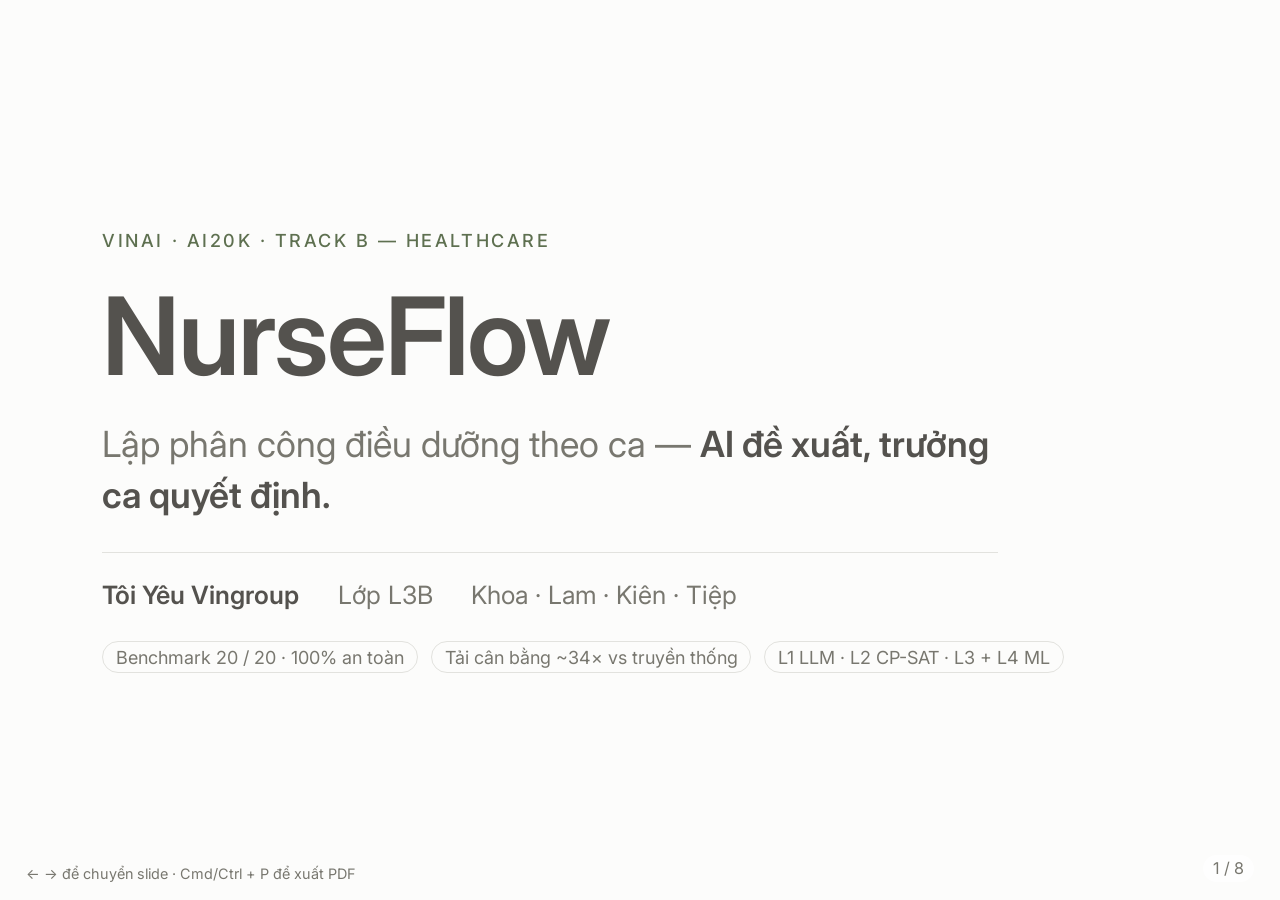
==== docs/pitch/index.html @ 4d86cb61 "docs(pitch): slide thuyết trình HTML tự chứa (8 slide) docs/pitch/index.html — deck nhẹ (~15KB), khô" ====
<!doctype html>
<html lang="vi">
<head>
<meta charset="utf-8">
<meta name="viewport" content="width=device-width, initial-scale=1">
<title>NurseFlow — Pitch</title>
<link rel="stylesheet" href="https://fonts.googleapis.com/css2?family=Inter:wght@400;500;600&display=swap">
<style>
  /* NurseFlow pitch deck — flat/editorial, khớp style kit của web demo.
     Tự chứa, nhẹ, không thư viện. Điều hướng: ← → (hoặc click). In ra PDF: Cmd/Ctrl+P (ngang). */
  :root{
    --bg:#fcfcfb; --fg:#54524e; --muted:#78776f; --border:#e2e2de;
    --card:#fff; --accent:#8fa876; --ink:#5e7050;
  }
  *{box-sizing:border-box;}
  html,body{margin:0;height:100%;}
  body{
    background:#edece8; color:var(--fg);
    font-family:"Inter",Arial,sans-serif; font-weight:400;
    overflow:hidden;
  }
  .slide{
    position:absolute; inset:0; display:none;
    flex-direction:column; justify-content:flex-start;
    padding:7.5vh 8vw; background:var(--bg);
  }
  .slide.active{display:flex;}
  .slide.center{justify-content:center;}

  h1{font-size:6.2vh; font-weight:600; letter-spacing:-.02em; margin:0; line-height:1.05;}
  h2{font-size:4.6vh; font-weight:600; letter-spacing:-.015em; margin:0 0 .5em; line-height:1.1;}
  h3{font-size:2.7vh; font-weight:600; margin:0;}
  p{margin:0; font-size:2.6vh; line-height:1.5;}
  .eyebrow{font-size:2vh; font-weight:500; text-transform:uppercase; letter-spacing:.14em; color:var(--ink); margin:0 0 1.4em;}
  .lead{font-size:3.4vh; line-height:1.4; color:var(--muted);}
  .muted{color:var(--muted);} .ink{color:var(--ink);} .b{font-weight:600; color:var(--fg);}
  hr.hair{height:1px; background:var(--border); border:0; width:100%; margin:3.5vh 0 3vh;}
  .spacer{flex:1;}
  .foot{margin-top:auto; display:flex; justify-content:space-between; align-items:center;
        font-size:2vh; color:var(--muted); border-top:1px solid var(--border); padding-top:2vh;}

  .cards{display:grid; gap:2.4vh 2vw;}
  .c2{grid-template-columns:1fr 1fr;} .c3{grid-template-columns:1fr 1fr 1fr;}
  .card{border:1px solid var(--border); border-left:3px solid var(--accent);
        border-radius:0 12px 12px 0; padding:2.6vh 1.9vw; background:var(--card);}
  .card h3{margin-bottom:.5em;}
  .card p{font-size:2.3vh; line-height:1.4; color:var(--muted); margin-top:.3em;}
  .tag{font-size:1.9vh; font-weight:600; letter-spacing:.08em; text-transform:uppercase; color:var(--ink);}
  .pill{display:inline-block; border:1px solid var(--border); border-radius:999px;
        padding:.5vh 1vw; font-size:2vh; color:var(--muted);}

  .flow{display:flex; align-items:stretch; gap:1vw;}
  .flow .step{flex:1; border:1px solid var(--border); border-top:3px solid var(--accent);
              border-radius:0 0 12px 12px; padding:2.4vh 1.3vw; background:var(--card); display:flex; flex-direction:column;}
  .flow .step .tag{margin-bottom:.5em;}
  .flow .step p{font-size:2.1vh; color:var(--muted); line-height:1.35;}
  .flow .arw{align-self:center; color:var(--accent); font-size:3.4vh; flex:none;}

  .grid-stats{display:grid; grid-template-columns:1fr 1fr; gap:3vh 4vw; margin-top:1vh;}
  .stat{font-size:7vh; font-weight:600; line-height:1; letter-spacing:-.02em;}
  .stat .u{font-size:2.6vh; color:var(--muted); font-weight:400; letter-spacing:0;}
  .statlab{font-size:2.3vh; color:var(--muted); margin-top:.4em;}

  .bars{display:flex; flex-direction:column; gap:1.8vh; margin-top:1vh;}
  .barrow{display:grid; grid-template-columns:22vw 1fr 8vw; align-items:center; gap:1.5vw; font-size:2.3vh;}
  .bar{height:3.4vh; border-radius:5px;}
  .bar.base{background:var(--border);} .bar.us{background:var(--accent);}

  table{width:100%; border-collapse:collapse; font-size:2.4vh;}
  th,td{text-align:left; padding:1.4vh 1vw; border-bottom:1px solid var(--border);}
  th{font-weight:500; color:var(--muted); font-size:1.9vh; text-transform:uppercase; letter-spacing:.06em;}
  td .k{font-weight:600; color:var(--fg);}

  .counter{position:fixed; right:2vw; bottom:2vh; font-size:1.8vh; color:var(--muted);
           background:rgba(255,255,255,.7); padding:.4vh .8vw; border-radius:999px; z-index:10;}
  .hint{position:fixed; left:2vw; bottom:2vh; font-size:1.6vh; color:var(--muted); z-index:10;}

  @media print{
    @page{size:landscape;}
    body{overflow:visible; background:#fff;}
    .slide{position:relative; inset:auto; display:flex!important; height:100vh; page-break-after:always;}
    .counter,.hint{display:none;}
  }
</style>
</head>
<body>

<!-- 1 · Cover -->
<section class="slide center active">
  <p class="eyebrow">VinAI · AI20K · Track B — Healthcare</p>
  <h1 style="font-size:12vh; margin-bottom:.25em;">NurseFlow</h1>
  <p class="lead" style="font-size:4vh; max-width:70vw;">Lập phân công điều dưỡng theo ca — <span class="b">AI đề xuất, trưởng ca quyết định.</span></p>
  <hr class="hair" style="max-width:70vw;">
  <div style="display:flex; gap:3vw; align-items:baseline; font-size:2.8vh;">
    <span class="b">Tôi Yêu Vingroup</span><span class="muted">Lớp L3B</span><span class="muted">Khoa · Lam · Kiên · Tiệp</span>
  </div>
  <div style="display:flex; gap:1vw; margin-top:3.5vh; flex-wrap:wrap;">
    <span class="pill">Benchmark 20 / 20 · 100% an toàn</span>
    <span class="pill">Tải cân bằng ~34× vs truyền thống</span>
    <span class="pill">L1 LLM · L2 CP-SAT · L3 + L4 ML</span>
  </div>
</section>

<!-- 2 · Problem -->
<section class="slide">
  <p class="eyebrow">Vấn đề</p>
  <h2>Phân công đầu ca đang làm thủ công, theo kinh nghiệm</h2>
  <div class="cards c2" style="margin-top:2vh;">
    <div class="card"><h3>Tải lệch giữa điều dưỡng</h3><p>Người quá tải, người nhàn — chất lượng chăm sóc và an toàn đi xuống.</p></div>
    <div class="card"><h3>Giao việc lệch kỹ năng</h3><p>Việc cần kỹ năng chuyên biệt rơi vào người chưa đủ năng lực → rủi ro trực tiếp.</p></div>
    <div class="card"><h3>Giờ nghỉ bị cắt</h3><p>Không đảm bảo nghỉ được bảo vệ mà vẫn đủ người trực.</p></div>
    <div class="card"><h3>Thiếu minh bạch</h3><p>Khó giải thích vì sao phân công như vậy, khó rà soát nhanh.</p></div>
  </div>
  <div class="foot"><span>Bằng chứng áp lực: khảo sát MatchRN, dữ liệu MIMIC</span><span>Số thật — không bịa</span></div>
</section>

<!-- 3 · Design principles -->
<section class="slide">
  <p class="eyebrow">Nguyên tắc thiết kế</p>
  <h2>Bốn nguyên tắc</h2>
  <div class="cards c2" style="margin-top:2vh;">
    <div class="card"><div class="tag">01 · Con người quyết định</div><h3 style="margin-top:.4em;">AI chỉ tạo bản nháp</h3><p>Trưởng ca duyệt; điều dưỡng không tự áp dụng thay đổi.</p></div>
    <div class="card"><div class="tag">02 · An toàn trên hết</div><h3 style="margin-top:.4em;">Từ chối & hỏi lại</h3><p>Không ra quyết định lâm sàng; thiếu dữ liệu thì HỎI, không bịa.</p></div>
    <div class="card"><div class="tag">03 · Lấy tối ưu làm lõi</div><h3 style="margin-top:.4em;">Hybrid, đúng công cụ</h3><p>Mỗi tầng một việc — không nhồi tất cả vào một mạng nơ-ron.</p></div>
    <div class="card"><div class="tag">04 · Trung thực</div><h3 style="margin-top:.4em;">Dữ liệu & đánh giá</h3><p>Số có nguồn; benchmark khoá; không sửa kết quả cho đẹp.</p></div>
  </div>
</section>

<!-- 4 · Architecture -->
<section class="slide">
  <p class="eyebrow">Kiến trúc</p>
  <h2>Bốn tầng — mỗi tầng một việc</h2>
  <div class="flow" style="margin-top:3vh;">
    <div class="step"><div class="tag">Nhập ca</div><h3 style="margin:.3em 0;">Ngôn ngữ tự nhiên</h3><p>Trưởng ca mô tả ca, điều dưỡng, việc.</p></div>
    <div class="arw">→</div>
    <div class="step"><div class="tag">L1 · LLM</div><h3 style="margin:.3em 0;">Điều phối</h3><p>Hiểu yêu cầu, từ chối/hỏi, giải thích. Gọi công cụ.</p></div>
    <div class="arw">→</div>
    <div class="step"><div class="tag">L3 + L2</div><h3 style="margin:.3em 0;">Ước lượng → CP-SAT</h3><p>L3 điền thời lượng việc; L2 xếp lịch tối ưu, khả thi.</p></div>
    <div class="arw">→</div>
    <div class="step"><div class="tag">Kiểm & duyệt</div><h3 style="margin:.3em 0;">Bản nháp</h3><p>Validator: 0 vi phạm kỹ năng/coverage → chờ trưởng ca duyệt.</p></div>
  </div>
  <div class="foot"><span><span class="ink b">L4 · Taxonomy bệnh nhân + baseline</span> — đối chứng trên cùng một instance bằng cùng validator.</span><span>human-in-the-loop</span></div>
</section>

<!-- 5 · The AI/ML brain -->
<section class="slide">
  <p class="eyebrow">Mô hình AI / ML</p>
  <h2>Một bộ não ba lớp</h2>
  <div class="cards c3" style="margin-top:2vh;">
    <div class="card"><div class="tag">L1 · LLM</div><h3 style="margin-top:.4em;">Điều phối hội thoại</h3><p>Hiểu ngôn ngữ, từ chối lâm sàng, hỏi khi thiếu, giải thích. Provider-agnostic: OpenAI / Claude / Gemini / Ollama.</p></div>
    <div class="card"><div class="tag">L3 · Ước lượng (ML)</div><h3 style="margin-top:.4em;">Thời lượng việc</h3><p>Dữ liệu thật Zenodo (2.192 episode). Thử gradient boosting; median theo tên MAE ~23′ — baseline đơn giản đã cạnh tranh.</p></div>
    <div class="card"><div class="tag">L4 · KMeans</div><h3 style="margin-top:.4em;">Taxonomy bệnh nhân</h3><p>Gom cụm KHÔNG giám sát → bậc tải; điểm cắt do dữ liệu quyết. Ship kèm rule fallback (chạy cả khi thiếu sklearn).</p></div>
  </div>
  <div class="foot"><span>Không có nhãn patient–workload → chọn clustering + rule, KHÔNG bịa mô hình supervised.</span><span>đúng công cụ cho từng tầng</span></div>
</section>

<!-- 6 · Tools together -->
<section class="slide">
  <p class="eyebrow">Công cụ</p>
  <h2>Các công cụ ghép thành một luồng</h2>
  <table style="margin-top:1.5vh;">
    <tr><th>Công cụ</th><th>Vai trò trong luồng</th></tr>
    <tr><td><span class="k">ai.py</span> · call_model</td><td>Gọi LLM thật (L1) — đo token, đa nhà cung cấp</td></tr>
    <tr><td><span class="k">tools.py</span> · @tool</td><td>Cổng công cụ cho agent gọi</td></tr>
    <tr><td><span class="k">workload/</span> · scikit-learn</td><td>L3 — ước lượng thời lượng (estimate_duration)</td></tr>
    <tr><td><span class="k">cp_sat_engine.py</span> · Google OR-Tools</td><td>L2 — xếp lịch tối ưu có ràng buộc (CP-SAT)</td></tr>
    <tr><td><span class="k">validate_plan</span></td><td>Oracle — tính lại mọi ràng buộc cứng (nguồn chân lý)</td></tr>
    <tr><td><span class="k">baseline.py</span> · KMeans</td><td>L4 — taxonomy + baseline đối chứng</td></tr>
    <tr><td><span class="k">run.py eval</span></td><td>Benchmark hội thoại đã khoá — chấm hành vi agent</td></tr>
  </table>
  <div class="foot"><span>Nhập ca → L1 → L3 → L2 → validate → L4 đối chứng → bản nháp chờ duyệt</span><span>182 unit tests pass</span></div>
</section>

<!-- 7 · Results -->
<section class="slide">
  <p class="eyebrow">Kết quả</p>
  <h2>Số, không phải tính từ</h2>
  <div class="grid-stats">
    <div>
      <div class="stat">17 → <span class="ink">20</span>/20 <span class="u">(100%)</span></div>
      <div class="statlab">Benchmark hội thoại (gemini-flash-lite) · 100% an toàn kỹ năng + 100% từ chối đúng</div>
    </div>
    <div>
      <div class="stat">~23<span class="u"> phút</span></div>
      <div class="statlab">Sai số L3 (MAE) ước lượng thời lượng trên dữ liệu thật</div>
    </div>
  </div>
  <h3 style="margin:3vh 0 1vh;">Cân bằng tải (CV — thấp hơn = đều hơn), cùng một ca</h3>
  <div class="bars">
    <div class="barrow"><span class="muted">Truyền thống · theo đầu bệnh nhân</span><div class="bar base" style="width:86%;"></div><span>0.309</span></div>
    <div class="barrow"><span class="muted">Truyền thống · acuity-weighted</span><div class="bar base" style="width:100%;"></div><span>0.357</span></div>
    <div class="barrow"><span class="b">NurseFlow · CP-SAT</span><div class="bar us" style="width:2.5%;"></div><span class="ink b">0.009</span></div>
  </div>
  <div class="foot"><span>~34× cân bằng hơn · 0 vi phạm kỹ năng/coverage (validator)</span><span>5 điều dưỡng · 20 bệnh nhân · 24 việc</span></div>
</section>

<!-- 8 · Demo handoff -->
<section class="slide center">
  <p class="eyebrow">Demo trực tiếp</p>
  <h2 style="font-size:5.4vh;">Thấy tận mắt — cổng web</h2>
  <div class="cards c3" style="margin:2vh 0 3vh;">
    <div class="card"><h3>Đăng nhập theo vai</h3><p>Điều dưỡng xem ca của mình; trưởng ca xem cả 5 người.</p></div>
    <div class="card"><h3>AI giải thích</h3><p>Lời giải thích kế hoạch bằng tiếng Việt từ model thật.</p></div>
    <div class="card"><h3>Trưởng ca duyệt</h3><p>Mọi thay đổi là bản nháp chờ duyệt — không tự áp dụng.</p></div>
  </div>
  <p class="lead" style="font-size:3.6vh; color:var(--fg);"><span class="b">AI đề xuất, trưởng ca quyết định</span> — điều dưỡng không tự áp dụng.</p>
  <p class="eyebrow" style="margin:2.5vh 0 0; color:var(--muted);">→ Chuyển sang trình duyệt: design/wireframes/login.html</p>
</section>

<div class="counter">1 / 8</div>
<div class="hint">← → để chuyển slide · Cmd/Ctrl + P để xuất PDF</div>

<script>
  var slides = [].slice.call(document.querySelectorAll('.slide'));
  var i = 0, counter = document.querySelector('.counter');
  function show(n){
    i = Math.max(0, Math.min(slides.length - 1, n));
    slides.forEach(function(s, k){ s.classList.toggle('active', k === i); });
    counter.textContent = (i + 1) + ' / ' + slides.length;
    try { location.hash = 's' + (i + 1); } catch (e) {}
  }
  addEventListener('keydown', function(e){
    if (['ArrowRight',' ','PageDown','Enter'].indexOf(e.key) > -1){ show(i + 1); e.preventDefault(); }
    else if (['ArrowLeft','PageUp'].indexOf(e.key) > -1){ show(i - 1); e.preventDefault(); }
    else if (e.key === 'Home'){ show(0); } else if (e.key === 'End'){ show(slides.length - 1); }
  });
  addEventListener('click', function(e){ if (!e.target.closest('a')) show(i + 1); });
  var m = /s(\d+)/.exec(location.hash); show(m ? (+m[1] - 1) : 0);
</script>
</body>
</html>
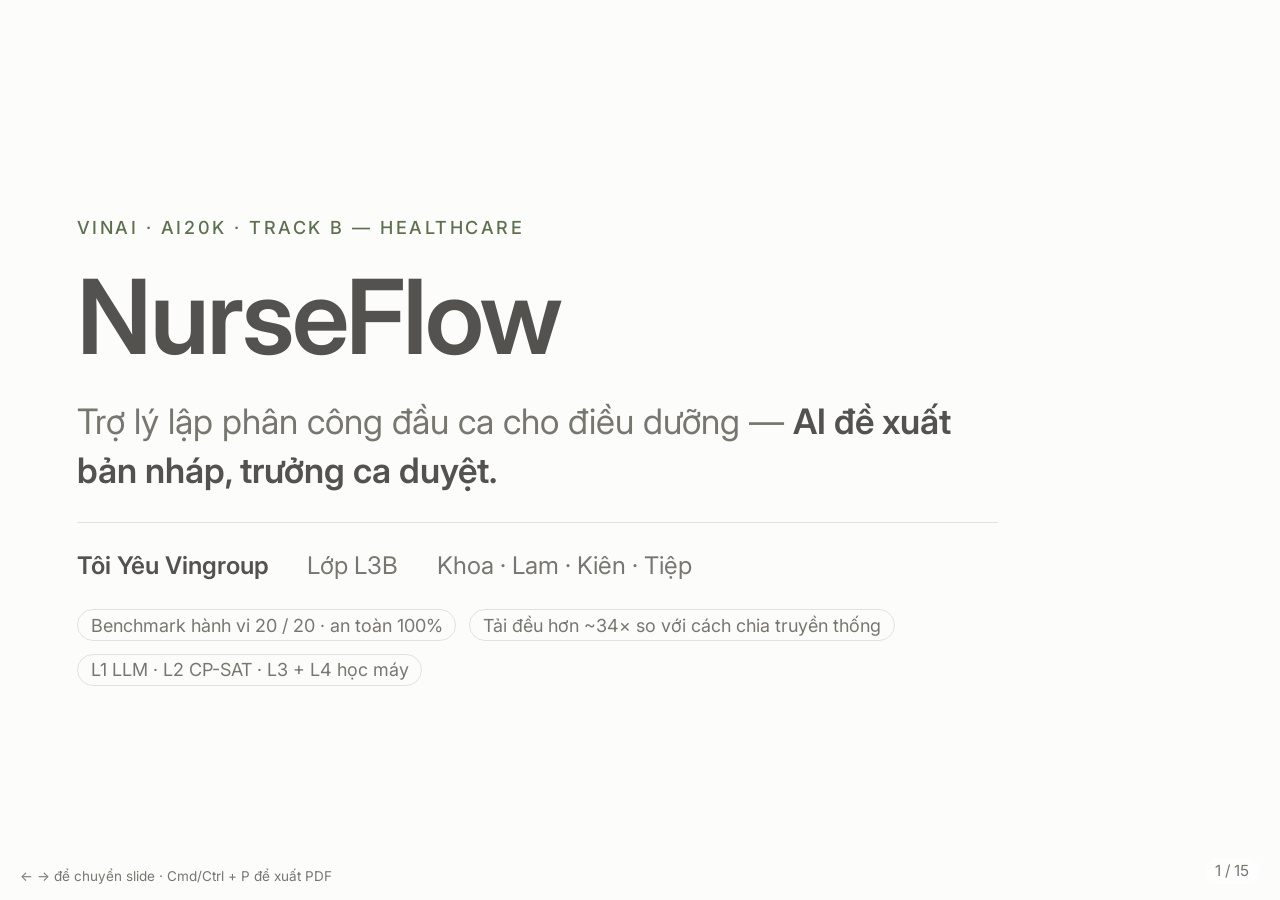
==== commit da21f467: "docs(pitch): technical dive — lời văn tự nhiên hơn + 9 hình docs/figures Viết lại deck (8 → 15 slide" ====
--- a/docs/pitch/index.html
+++ b/docs/pitch/index.html
@@ -3,7 +3,7 @@
 <head>
 <meta charset="utf-8">
 <meta name="viewport" content="width=device-width, initial-scale=1">
-<title>NurseFlow — Pitch</title>
+<title>NurseFlow — Pitch (technical)</title>
 <link rel="stylesheet" href="https://fonts.googleapis.com/css2?family=Inter:wght@400;500;600&display=swap">
 <style>
   /* NurseFlow pitch deck — flat/editorial, khớp style kit của web demo.
@@ -14,66 +14,65 @@
   }
   *{box-sizing:border-box;}
   html,body{margin:0;height:100%;}
-  body{
-    background:#edece8; color:var(--fg);
-    font-family:"Inter",Arial,sans-serif; font-weight:400;
-    overflow:hidden;
-  }
-  .slide{
-    position:absolute; inset:0; display:none;
-    flex-direction:column; justify-content:flex-start;
-    padding:7.5vh 8vw; background:var(--bg);
-  }
+  body{background:#edece8; color:var(--fg); font-family:"Inter",Arial,sans-serif; font-weight:400; overflow:hidden;}
+  .slide{position:absolute; inset:0; display:none; flex-direction:column; justify-content:flex-start; padding:6.5vh 6vw; background:var(--bg);}
   .slide.active{display:flex;}
   .slide.center{justify-content:center;}
 
   h1{font-size:6.2vh; font-weight:600; letter-spacing:-.02em; margin:0; line-height:1.05;}
-  h2{font-size:4.6vh; font-weight:600; letter-spacing:-.015em; margin:0 0 .5em; line-height:1.1;}
+  h2{font-size:4.3vh; font-weight:600; letter-spacing:-.015em; margin:0 0 .4em; line-height:1.12;}
   h3{font-size:2.7vh; font-weight:600; margin:0;}
-  p{margin:0; font-size:2.6vh; line-height:1.5;}
-  .eyebrow{font-size:2vh; font-weight:500; text-transform:uppercase; letter-spacing:.14em; color:var(--ink); margin:0 0 1.4em;}
-  .lead{font-size:3.4vh; line-height:1.4; color:var(--muted);}
+  p{margin:0; font-size:2.5vh; line-height:1.5;}
+  .eyebrow{font-size:2vh; font-weight:500; text-transform:uppercase; letter-spacing:.14em; color:var(--ink); margin:0 0 1.2em;}
+  .lead{font-size:3.3vh; line-height:1.4; color:var(--muted);}
   .muted{color:var(--muted);} .ink{color:var(--ink);} .b{font-weight:600; color:var(--fg);}
-  hr.hair{height:1px; background:var(--border); border:0; width:100%; margin:3.5vh 0 3vh;}
-  .spacer{flex:1;}
-  .foot{margin-top:auto; display:flex; justify-content:space-between; align-items:center;
-        font-size:2vh; color:var(--muted); border-top:1px solid var(--border); padding-top:2vh;}
-
-  .cards{display:grid; gap:2.4vh 2vw;}
+  hr.hair{height:1px; background:var(--border); border:0; width:100%; margin:3vh 0;}
+  .foot{margin-top:auto; display:flex; justify-content:space-between; align-items:center; gap:2vw;
+        font-size:1.9vh; color:var(--muted); border-top:1px solid var(--border); padding-top:1.8vh;}
+
+  .cards{display:grid; gap:2.2vh 1.8vw;}
   .c2{grid-template-columns:1fr 1fr;} .c3{grid-template-columns:1fr 1fr 1fr;}
-  .card{border:1px solid var(--border); border-left:3px solid var(--accent);
-        border-radius:0 12px 12px 0; padding:2.6vh 1.9vw; background:var(--card);}
-  .card h3{margin-bottom:.5em;}
-  .card p{font-size:2.3vh; line-height:1.4; color:var(--muted); margin-top:.3em;}
-  .tag{font-size:1.9vh; font-weight:600; letter-spacing:.08em; text-transform:uppercase; color:var(--ink);}
-  .pill{display:inline-block; border:1px solid var(--border); border-radius:999px;
-        padding:.5vh 1vw; font-size:2vh; color:var(--muted);}
-
-  .flow{display:flex; align-items:stretch; gap:1vw;}
-  .flow .step{flex:1; border:1px solid var(--border); border-top:3px solid var(--accent);
-              border-radius:0 0 12px 12px; padding:2.4vh 1.3vw; background:var(--card); display:flex; flex-direction:column;}
-  .flow .step .tag{margin-bottom:.5em;}
-  .flow .step p{font-size:2.1vh; color:var(--muted); line-height:1.35;}
-  .flow .arw{align-self:center; color:var(--accent); font-size:3.4vh; flex:none;}
-
-  .grid-stats{display:grid; grid-template-columns:1fr 1fr; gap:3vh 4vw; margin-top:1vh;}
-  .stat{font-size:7vh; font-weight:600; line-height:1; letter-spacing:-.02em;}
-  .stat .u{font-size:2.6vh; color:var(--muted); font-weight:400; letter-spacing:0;}
-  .statlab{font-size:2.3vh; color:var(--muted); margin-top:.4em;}
-
-  .bars{display:flex; flex-direction:column; gap:1.8vh; margin-top:1vh;}
-  .barrow{display:grid; grid-template-columns:22vw 1fr 8vw; align-items:center; gap:1.5vw; font-size:2.3vh;}
-  .bar{height:3.4vh; border-radius:5px;}
-  .bar.base{background:var(--border);} .bar.us{background:var(--accent);}
-
-  table{width:100%; border-collapse:collapse; font-size:2.4vh;}
-  th,td{text-align:left; padding:1.4vh 1vw; border-bottom:1px solid var(--border);}
-  th{font-weight:500; color:var(--muted); font-size:1.9vh; text-transform:uppercase; letter-spacing:.06em;}
+  .card{border:1px solid var(--border); border-left:3px solid var(--accent); border-radius:0 12px 12px 0; padding:2.4vh 1.7vw; background:var(--card);}
+  .card h3{margin-bottom:.4em;}
+  .card p{font-size:2.2vh; line-height:1.4; color:var(--muted); margin-top:.3em;}
+  .tag{font-size:1.8vh; font-weight:600; letter-spacing:.08em; text-transform:uppercase; color:var(--ink);}
+  .pill{display:inline-block; border:1px solid var(--border); border-radius:999px; padding:.5vh 1vw; font-size:2vh; color:var(--muted);}
+
+  .flow{display:flex; align-items:stretch; gap:.8vw;}
+  .flow .step{flex:1; border:1px solid var(--border); border-top:3px solid var(--accent); border-radius:0 0 12px 12px; padding:2.2vh 1.1vw; background:var(--card); display:flex; flex-direction:column;}
+  .flow .step .tag{margin-bottom:.4em;} .flow .step p{font-size:2vh; color:var(--muted); line-height:1.32;}
+  .flow .arw{align-self:center; color:var(--accent); font-size:3.2vh; flex:none;}
+
+  /* figure slides */
+  .fig{flex-direction:row; align-items:center; gap:2.6vw;}
+  .fig .figwrap{flex:1.4; display:flex; align-items:center; justify-content:center; min-width:0;}
+  .fig .figwrap img{width:100%; max-height:76vh; object-fit:contain; border:1px solid var(--border); border-radius:8px; background:#fff;}
+  .fig .figtext{flex:1; display:flex; flex-direction:column; min-width:0;}
+  .fig .figtext h2{font-size:3.6vh;}
+  .fig .figtext ul{margin:1.2vh 0 0; padding-left:1.05em;}
+  .fig .figtext li{font-size:2.15vh; line-height:1.4; margin-bottom:1vh;}
+  .takeaway{margin-top:auto; border-left:3px solid var(--accent); padding:.4vh 0 .4vh 1vw; font-size:2.2vh; line-height:1.4;}
+  .takeaway b{color:var(--ink);}
+  .figrow{display:flex; gap:1.6vw; width:100%;}
+  .figrow figure{margin:0; flex:1; display:flex; flex-direction:column; gap:.8vh;}
+  .figrow img{width:100%; max-height:52vh; object-fit:contain; border:1px solid var(--border); border-radius:8px; background:#fff;}
+  .figrow figcaption{font-size:1.9vh; color:var(--muted); text-align:center;}
+
+  .grid-stats{display:grid; grid-template-columns:1fr 1fr; gap:2.6vh 4vw; margin-top:1vh;}
+  .stat{font-size:6.6vh; font-weight:600; line-height:1; letter-spacing:-.02em;}
+  .stat .u{font-size:2.5vh; color:var(--muted); font-weight:400; letter-spacing:0;}
+  .statlab{font-size:2.2vh; color:var(--muted); margin-top:.4em;}
+  .bars{display:flex; flex-direction:column; gap:1.5vh; margin-top:.5vh;}
+  .barrow{display:grid; grid-template-columns:24vw 1fr 7vw; align-items:center; gap:1.2vw; font-size:2.2vh;}
+  .bar{height:3.2vh; border-radius:5px;} .bar.base{background:var(--border);} .bar.us{background:var(--accent);}
+
+  table{width:100%; border-collapse:collapse; font-size:2.3vh;}
+  th,td{text-align:left; padding:1.3vh .9vw; border-bottom:1px solid var(--border);}
+  th{font-weight:500; color:var(--muted); font-size:1.8vh; text-transform:uppercase; letter-spacing:.06em;}
   td .k{font-weight:600; color:var(--fg);}
 
-  .counter{position:fixed; right:2vw; bottom:2vh; font-size:1.8vh; color:var(--muted);
-           background:rgba(255,255,255,.7); padding:.4vh .8vw; border-radius:999px; z-index:10;}
-  .hint{position:fixed; left:2vw; bottom:2vh; font-size:1.6vh; color:var(--muted); z-index:10;}
+  .counter{position:fixed; right:1.6vw; bottom:1.8vh; font-size:1.7vh; color:var(--muted); background:rgba(255,255,255,.72); padding:.4vh .8vw; border-radius:999px; z-index:10;}
+  .hint{position:fixed; left:1.6vw; bottom:1.8vh; font-size:1.5vh; color:var(--muted); z-index:10;}
 
   @media print{
     @page{size:landscape;}
@@ -88,126 +87,219 @@
 <!-- 1 · Cover -->
 <section class="slide center active">
   <p class="eyebrow">VinAI · AI20K · Track B — Healthcare</p>
-  <h1 style="font-size:12vh; margin-bottom:.25em;">NurseFlow</h1>
-  <p class="lead" style="font-size:4vh; max-width:70vw;">Lập phân công điều dưỡng theo ca — <span class="b">AI đề xuất, trưởng ca quyết định.</span></p>
-  <hr class="hair" style="max-width:70vw;">
-  <div style="display:flex; gap:3vw; align-items:baseline; font-size:2.8vh;">
+  <h1 style="font-size:11.5vh; margin-bottom:.25em;">NurseFlow</h1>
+  <p class="lead" style="font-size:3.9vh; max-width:72vw;">Trợ lý lập phân công đầu ca cho điều dưỡng — <span class="b">AI đề xuất bản nháp, trưởng ca duyệt.</span></p>
+  <hr class="hair" style="max-width:72vw;">
+  <div style="display:flex; gap:3vw; align-items:baseline; font-size:2.7vh;">
     <span class="b">Tôi Yêu Vingroup</span><span class="muted">Lớp L3B</span><span class="muted">Khoa · Lam · Kiên · Tiệp</span>
   </div>
-  <div style="display:flex; gap:1vw; margin-top:3.5vh; flex-wrap:wrap;">
-    <span class="pill">Benchmark 20 / 20 · 100% an toàn</span>
-    <span class="pill">Tải cân bằng ~34× vs truyền thống</span>
-    <span class="pill">L1 LLM · L2 CP-SAT · L3 + L4 ML</span>
+  <div style="display:flex; gap:1vw; margin-top:3.2vh; flex-wrap:wrap;">
+    <span class="pill">Benchmark hành vi 20 / 20 · an toàn 100%</span>
+    <span class="pill">Tải đều hơn ~34× so với cách chia truyền thống</span>
+    <span class="pill">L1 LLM · L2 CP-SAT · L3 + L4 học máy</span>
   </div>
 </section>
 
 <!-- 2 · Problem -->
 <section class="slide">
   <p class="eyebrow">Vấn đề</p>
-  <h2>Phân công đầu ca đang làm thủ công, theo kinh nghiệm</h2>
-  <div class="cards c2" style="margin-top:2vh;">
-    <div class="card"><h3>Tải lệch giữa điều dưỡng</h3><p>Người quá tải, người nhàn — chất lượng chăm sóc và an toàn đi xuống.</p></div>
-    <div class="card"><h3>Giao việc lệch kỹ năng</h3><p>Việc cần kỹ năng chuyên biệt rơi vào người chưa đủ năng lực → rủi ro trực tiếp.</p></div>
-    <div class="card"><h3>Giờ nghỉ bị cắt</h3><p>Không đảm bảo nghỉ được bảo vệ mà vẫn đủ người trực.</p></div>
-    <div class="card"><h3>Thiếu minh bạch</h3><p>Khó giải thích vì sao phân công như vậy, khó rà soát nhanh.</p></div>
-  </div>
-  <div class="foot"><span>Bằng chứng áp lực: khảo sát MatchRN, dữ liệu MIMIC</span><span>Số thật — không bịa</span></div>
+  <h2>Đầu mỗi ca, việc chia công việc vẫn làm bằng tay</h2>
+  <p class="lead" style="margin:-.2em 0 1.5vh;">Trưởng ca phải cân nhắc kỹ năng, tải và giờ nghỉ của cả kíp trong vài phút — chủ yếu dựa vào kinh nghiệm.</p>
+  <div class="cards c2">
+    <div class="card"><h3>Tải lệch giữa các điều dưỡng</h3><p>Người gánh quá nhiều, người lại rảnh — ảnh hưởng chất lượng chăm sóc.</p></div>
+    <div class="card"><h3>Việc giao chưa khớp kỹ năng</h3><p>Việc cần kỹ năng chuyên biệt rơi vào người chưa đủ năng lực là rủi ro trực tiếp cho người bệnh.</p></div>
+    <div class="card"><h3>Giờ nghỉ khó được bảo đảm</h3><p>Muốn ai cũng có giờ nghỉ mà vẫn đủ người trực là bài toán không dễ nhẩm.</p></div>
+    <div class="card"><h3>Khó giải thích, khó rà soát</h3><p>Không có căn cứ rõ ràng để trưởng ca kiểm lại nhanh một phương án.</p></div>
+  </div>
+  <div class="foot"><span>Áp lực này có bằng chứng từ khảo sát MatchRN và dữ liệu MIMIC — số thật, không bịa.</span></div>
 </section>
 
 <!-- 3 · Design principles -->
 <section class="slide">
   <p class="eyebrow">Nguyên tắc thiết kế</p>
-  <h2>Bốn nguyên tắc</h2>
-  <div class="cards c2" style="margin-top:2vh;">
-    <div class="card"><div class="tag">01 · Con người quyết định</div><h3 style="margin-top:.4em;">AI chỉ tạo bản nháp</h3><p>Trưởng ca duyệt; điều dưỡng không tự áp dụng thay đổi.</p></div>
-    <div class="card"><div class="tag">02 · An toàn trên hết</div><h3 style="margin-top:.4em;">Từ chối & hỏi lại</h3><p>Không ra quyết định lâm sàng; thiếu dữ liệu thì HỎI, không bịa.</p></div>
-    <div class="card"><div class="tag">03 · Lấy tối ưu làm lõi</div><h3 style="margin-top:.4em;">Hybrid, đúng công cụ</h3><p>Mỗi tầng một việc — không nhồi tất cả vào một mạng nơ-ron.</p></div>
-    <div class="card"><div class="tag">04 · Trung thực</div><h3 style="margin-top:.4em;">Dữ liệu & đánh giá</h3><p>Số có nguồn; benchmark khoá; không sửa kết quả cho đẹp.</p></div>
+  <h2>Bốn nguyên tắc xuyên suốt</h2>
+  <div class="cards c2" style="margin-top:1vh;">
+    <div class="card"><div class="tag">01 · Người quyết định</div><h3 style="margin-top:.35em;">AI chỉ đưa bản nháp</h3><p>Trưởng ca duyệt mới áp dụng; điều dưỡng không tự thay đổi kế hoạch.</p></div>
+    <div class="card"><div class="tag">02 · An toàn trước hết</div><h3 style="margin-top:.35em;">Biết từ chối, biết hỏi lại</h3><p>Không đụng tới quyết định lâm sàng; thiếu dữ liệu thì hỏi, tuyệt đối không tự điền.</p></div>
+    <div class="card"><div class="tag">03 · Tối ưu làm lõi</div><h3 style="margin-top:.35em;">Đúng công cụ cho từng việc</h3><p>Bài toán xếp lịch là tối ưu tổ hợp — không nhồi tất cả vào một mạng nơ-ron.</p></div>
+    <div class="card"><div class="tag">04 · Trung thực</div><h3 style="margin-top:.35em;">Số liệu và đánh giá minh bạch</h3><p>Mọi con số đều có nguồn; bộ đề đánh giá được khoá; không chỉnh kết quả cho đẹp.</p></div>
   </div>
 </section>
 
 <!-- 4 · Architecture -->
 <section class="slide">
   <p class="eyebrow">Kiến trúc</p>
-  <h2>Bốn tầng — mỗi tầng một việc</h2>
-  <div class="flow" style="margin-top:3vh;">
-    <div class="step"><div class="tag">Nhập ca</div><h3 style="margin:.3em 0;">Ngôn ngữ tự nhiên</h3><p>Trưởng ca mô tả ca, điều dưỡng, việc.</p></div>
+  <h2>Bốn tầng, mỗi tầng một việc rõ ràng</h2>
+  <div class="flow" style="margin-top:2vh;">
+    <div class="step"><div class="tag">Nhập ca</div><h3 style="margin:.3em 0;">Ngôn ngữ tự nhiên</h3><p>Trưởng ca mô tả kíp trực và danh sách việc.</p></div>
     <div class="arw">→</div>
-    <div class="step"><div class="tag">L1 · LLM</div><h3 style="margin:.3em 0;">Điều phối</h3><p>Hiểu yêu cầu, từ chối/hỏi, giải thích. Gọi công cụ.</p></div>
+    <div class="step"><div class="tag">L1 · LLM</div><h3 style="margin:.3em 0;">Điều phối</h3><p>Hiểu yêu cầu, từ chối hoặc hỏi lại, rồi gọi công cụ và giải thích.</p></div>
     <div class="arw">→</div>
-    <div class="step"><div class="tag">L3 + L2</div><h3 style="margin:.3em 0;">Ước lượng → CP-SAT</h3><p>L3 điền thời lượng việc; L2 xếp lịch tối ưu, khả thi.</p></div>
+    <div class="step"><div class="tag">L3 → L2</div><h3 style="margin:.3em 0;">Ước lượng → xếp lịch</h3><p>L3 điền thời lượng việc; L2 (CP-SAT) xếp lịch tối ưu và khả thi.</p></div>
     <div class="arw">→</div>
-    <div class="step"><div class="tag">Kiểm & duyệt</div><h3 style="margin:.3em 0;">Bản nháp</h3><p>Validator: 0 vi phạm kỹ năng/coverage → chờ trưởng ca duyệt.</p></div>
-  </div>
-  <div class="foot"><span><span class="ink b">L4 · Taxonomy bệnh nhân + baseline</span> — đối chứng trên cùng một instance bằng cùng validator.</span><span>human-in-the-loop</span></div>
-</section>
-
-<!-- 5 · The AI/ML brain -->
-<section class="slide">
-  <p class="eyebrow">Mô hình AI / ML</p>
-  <h2>Một bộ não ba lớp</h2>
-  <div class="cards c3" style="margin-top:2vh;">
-    <div class="card"><div class="tag">L1 · LLM</div><h3 style="margin-top:.4em;">Điều phối hội thoại</h3><p>Hiểu ngôn ngữ, từ chối lâm sàng, hỏi khi thiếu, giải thích. Provider-agnostic: OpenAI / Claude / Gemini / Ollama.</p></div>
-    <div class="card"><div class="tag">L3 · Ước lượng (ML)</div><h3 style="margin-top:.4em;">Thời lượng việc</h3><p>Dữ liệu thật Zenodo (2.192 episode). Thử gradient boosting; median theo tên MAE ~23′ — baseline đơn giản đã cạnh tranh.</p></div>
-    <div class="card"><div class="tag">L4 · KMeans</div><h3 style="margin-top:.4em;">Taxonomy bệnh nhân</h3><p>Gom cụm KHÔNG giám sát → bậc tải; điểm cắt do dữ liệu quyết. Ship kèm rule fallback (chạy cả khi thiếu sklearn).</p></div>
-  </div>
-  <div class="foot"><span>Không có nhãn patient–workload → chọn clustering + rule, KHÔNG bịa mô hình supervised.</span><span>đúng công cụ cho từng tầng</span></div>
-</section>
-
-<!-- 6 · Tools together -->
-<section class="slide">
-  <p class="eyebrow">Công cụ</p>
-  <h2>Các công cụ ghép thành một luồng</h2>
-  <table style="margin-top:1.5vh;">
-    <tr><th>Công cụ</th><th>Vai trò trong luồng</th></tr>
-    <tr><td><span class="k">ai.py</span> · call_model</td><td>Gọi LLM thật (L1) — đo token, đa nhà cung cấp</td></tr>
-    <tr><td><span class="k">tools.py</span> · @tool</td><td>Cổng công cụ cho agent gọi</td></tr>
-    <tr><td><span class="k">workload/</span> · scikit-learn</td><td>L3 — ước lượng thời lượng (estimate_duration)</td></tr>
-    <tr><td><span class="k">cp_sat_engine.py</span> · Google OR-Tools</td><td>L2 — xếp lịch tối ưu có ràng buộc (CP-SAT)</td></tr>
-    <tr><td><span class="k">validate_plan</span></td><td>Oracle — tính lại mọi ràng buộc cứng (nguồn chân lý)</td></tr>
-    <tr><td><span class="k">baseline.py</span> · KMeans</td><td>L4 — taxonomy + baseline đối chứng</td></tr>
-    <tr><td><span class="k">run.py eval</span></td><td>Benchmark hội thoại đã khoá — chấm hành vi agent</td></tr>
-  </table>
-  <div class="foot"><span>Nhập ca → L1 → L3 → L2 → validate → L4 đối chứng → bản nháp chờ duyệt</span><span>182 unit tests pass</span></div>
-</section>
-
-<!-- 7 · Results -->
+    <div class="step"><div class="tag">Kiểm & duyệt</div><h3 style="margin:.3em 0;">Bản nháp</h3><p>Validator soát 0 vi phạm kỹ năng/coverage, rồi chờ trưởng ca duyệt.</p></div>
+  </div>
+  <div class="foot"><span><span class="b ink">L4 · phân bậc bệnh nhân + baseline</span> chạy trên đúng ca đó, qua cùng validator, để làm mốc đối chứng.</span><span>con người trong vòng lặp</span></div>
+</section>
+
+<!-- 5 · AI/ML brain -->
+<section class="slide">
+  <p class="eyebrow">Trí tuệ của hệ thống</p>
+  <h2>Một bộ não gồm ba lớp, mỗi lớp một kiểu AI</h2>
+  <div class="cards c3" style="margin-top:1vh;">
+    <div class="card"><div class="tag">L1 · LLM</div><h3 style="margin-top:.35em;">Điều phối hội thoại</h3><p>Hiểu tiếng Việt tự nhiên, từ chối việc lâm sàng, hỏi khi thiếu và giải thích phương án. Chạy được với OpenAI, Claude, Gemini hay Ollama.</p></div>
+    <div class="card"><div class="tag">L3 · Hồi quy</div><h3 style="margin-top:.35em;">Ước lượng thời lượng</h3><p>Học trên dữ liệu phòng mổ thật (Zenodo). Thực tế chạy nội trú dùng bảng tra có nguồn (Simmons) và hỏi lại khi thiếu.</p></div>
+    <div class="card"><div class="tag">L4 · KMeans</div><h3 style="margin-top:.35em;">Phân bậc bệnh nhân</h3><p>Gom cụm không giám sát theo acuity + ADL + cách ly; điểm cắt bậc do dữ liệu quyết. Ship kèm quy tắc dự phòng.</p></div>
+  </div>
+  <div class="foot"><span>Không có dữ liệu gán nhãn workload cho bệnh nhân → chọn phương pháp trung thực (clustering + bảng tra), thay vì dựng một mô hình supervised không có nhãn.</span></div>
+</section>
+
+<!-- 6 · Methodology -->
+<section class="slide">
+  <p class="eyebrow">Cách huấn luyện &amp; kiểm thử</p>
+  <h2>Làm chặt tay, và ghi lại cả kết quả không đẹp</h2>
+  <div class="cards c2" style="margin-top:1vh;">
+    <div class="card"><h3>Dữ liệu thật, không cắt gọt</h3><p>2.192 lượt hoạt động của 37 điều dưỡng phòng mổ (Zenodo). Giữ nguyên toàn bộ outlier, không xóa để giảm sai số.</p></div>
+    <div class="card"><h3>Đánh giá tránh rò rỉ</h3><p>Chia fold theo nhân viên (GroupKFold) và tách holdout theo thời gian — không ai vừa ở train vừa ở test.</p></div>
+    <div class="card"><h3>Thử 7 mô hình</h3><p>Ba baseline median → Ridge, Random Forest, Gradient Boosting và một mạng nơ-ron (MLP). Seed cố định, cấu hình cố định.</p></div>
+    <div class="card"><h3>Tách nghiên cứu khỏi sản phẩm</h3><p>Model phòng mổ chỉ để nghiên cứu (metadata <span class="b">production: false</span>). Nội trú dùng bảng tra có nguồn.</p></div>
+  </div>
+  <div class="foot"><span>Các slide sau là kết quả thật từ <span class="b">docs/figures/</span>.</span><span>scikit-learn · GroupKFold(5) · seed 42</span></div>
+</section>
+
+<!-- 7 · EDA 01 -->
+<section class="slide fig">
+  <div class="figwrap"><img src="../figures/eda_01_activity_duration.png" alt="Phân phối thời lượng và cơ cấu hoạt động điều dưỡng phòng mổ"></div>
+  <div class="figtext">
+    <p class="eyebrow">Dữ liệu · EDA</p>
+    <h2>Thời lượng công việc lệch rất mạnh</h2>
+    <ul>
+      <li>Mỗi nhóm việc có trung vị và đuôi dài khác hẳn nhau — từ vài phút tới hàng trăm phút.</li>
+      <li>Nhiều outlier; nhóm giữ lại tất cả để phản ánh đúng độ biến thiên.</li>
+      <li>Tổng thời gian còn được bóc theo từng giờ trong ca.</li>
+    </ul>
+    <p class="takeaway">Không thể gán một con số chung cho mọi việc → <b>cần ước lượng theo loại việc</b>, và phải lường trước phương sai lớn.</p>
+  </div>
+</section>
+
+<!-- 8 · EDA 02 -->
+<section class="slide fig">
+  <div class="figwrap"><img src="../figures/eda_02_hourly_and_validation.png" alt="Phân bố công việc theo giờ và kiểm chứng sai số dự đoán"></div>
+  <div class="figtext">
+    <p class="eyebrow">Dữ liệu · EDA</p>
+    <h2>Nhu cầu dồn theo giờ</h2>
+    <ul>
+      <li>Việc bắt đầu dồn vào khung cao điểm (quanh 09–10h) — đúng chỗ dễ vỡ lịch và cắt giờ nghỉ.</li>
+      <li>Bên phải là cách kiểm chứng sai số dự đoán trên tập đánh giá.</li>
+    </ul>
+    <p class="takeaway">Lịch phải bám cao điểm để bảo vệ giờ nghỉ; và <b>đánh giá phải tránh rò rỉ</b> giữa train và test.</p>
+  </div>
+</section>
+
+<!-- 9 · L3 distribution + model comparison -->
+<section class="slide">
+  <p class="eyebrow">L3 · Huấn luyện</p>
+  <h2>Thử cả mạng nơ-ron — baseline vẫn thắng</h2>
+  <div class="figrow" style="margin-top:1.5vh;">
+    <figure><img src="../figures/l3_01_duration_distribution.png" alt="Phân phối thời lượng công việc, lệch phải mạnh"><figcaption>Target lệch phải mạnh — trung vị 19′, đuôi kéo tới 423′.</figcaption></figure>
+    <figure><img src="../figures/l3_02_model_comparison.png" alt="So sánh sai số của bảy mô hình ước lượng thời lượng"><figcaption>7 mô hình — không model ML/DL nào thắng median về MAE.</figcaption></figure>
+  </div>
+  <p class="takeaway" style="margin-top:2vh;">Dữ liệu chỉ có một feature phân loại nên mọi model hội tụ về trung bình theo hoạt động — kể cả MLP. Bài học trung thực: <b>baseline đơn giản là đủ</b>, và chúng tôi ghi lại đúng như vậy.</p>
+  <div class="foot"><span>GroupKFold(5) theo nhân viên · seed 42 · giữ nguyên outlier</span></div>
+</section>
+
+<!-- 10 · L3 predictions + residuals -->
+<section class="slide" style="justify-content:flex-start;">
+  <p class="eyebrow">L3 · Phân tích sai số</p>
+  <h2>Median đoán thiếu tổng workload</h2>
+  <div class="figrow" style="margin-top:1.5vh;">
+    <figure><img src="../figures/l3_03_actual_vs_predicted.png" alt="Thực tế so với dự đoán"><figcaption>Thực tế vs dự đoán — việc dài (ca mổ) bị đoán thiếu.</figcaption></figure>
+    <figure><img src="../figures/l3_04_residuals.png" alt="Phân bố residual của dự đoán"><figcaption>Residual — median lệch âm một cách hệ thống.</figcaption></figure>
+  </div>
+  <p class="takeaway" style="margin-top:2vh;">Median thiếu ~<b>7,7 phút/lượt</b>, cộng dồn cả ca thì free time bị tính dư. Ridge kéo bias về ~0 — quan trọng cho việc <b>tính đúng giờ nghỉ</b>.</p>
+  <div class="foot"><span>GroupKFold theo nhân viên · gộp 2.192 dự đoán out-of-fold</span></div>
+</section>
+
+<!-- 11 · L3 error by task type -->
+<section class="slide fig">
+  <div class="figwrap"><img src="../figures/l3_05_error_by_task_type.png" alt="Sai số MAE theo từng loại hoạt động"></div>
+  <div class="figtext">
+    <p class="eyebrow">L3 · Phân tích sai số</p>
+    <h2>Sai số nằm ở việc dài, khó đoán</h2>
+    <ul>
+      <li>MAE lớn nhất ở Scrub Nursing, Circulating Nursing, Shift Leader — các việc dài và biến thiên mạnh.</li>
+      <li>Thời lượng của chúng phụ thuộc ca mổ, mà dữ liệu không có thông tin đó.</li>
+    </ul>
+    <p class="takeaway">Phần khó không phải việc thường quy mà là <b>việc dài phụ thuộc bối cảnh</b> — cần thêm dữ liệu để thu hẹp.</p>
+  </div>
+</section>
+
+<!-- 12 · L3 underestimate -> free time -->
+<section class="slide fig">
+  <div class="figwrap"><img src="../figures/l3_06_underestimate_free_time.png" alt="Ảnh hưởng của đánh giá thiếu tới quỹ giờ nghỉ"></div>
+  <div class="figtext">
+    <p class="eyebrow">L3 · Ý nghĩa thiết kế</p>
+    <h2>Đoán thiếu thời lượng → đe doạ giờ nghỉ</h2>
+    <ul>
+      <li>Mô phỏng: nếu ước lượng thiếu, xác suất quỹ nghỉ còn &lt; 30 phút tăng vọt.</li>
+      <li>Estimator có bias ~0 (Ridge) an toàn hơn median ở mọi mức kế hoạch.</li>
+    </ul>
+    <p class="takeaway">Chọn mô hình phải nhìn <b>bias ở mức tổng cả ca</b>, không chỉ MAE từng việc — để bảo vệ giờ nghỉ.</p>
+  </div>
+</section>
+
+<!-- 13 · L4 clusters -->
+<section class="slide fig">
+  <div class="figwrap"><img src="../figures/l4_patient_clusters.png" alt="Silhouette, phân bố điểm workload và bản đồ bậc bệnh nhân từ KMeans"></div>
+  <div class="figtext">
+    <p class="eyebrow">L4 · Phân bậc bệnh nhân</p>
+    <h2>KMeans tìm bậc tải từ dữ liệu</h2>
+    <ul>
+      <li>Không có nhãn workload → gom cụm <span class="b">không giám sát</span> trên điểm acuity + ADL + cách ly.</li>
+      <li>Silhouette chọn số cụm; điểm cắt giữa các bậc do dữ liệu quyết, không chọn tay.</li>
+      <li>Ship kèm quy tắc dự phòng nên chạy được cả khi thiếu thư viện.</li>
+    </ul>
+    <p class="takeaway">Dùng clustering trung thực <b>thay vì bịa</b> một mô hình supervised khi không có nhãn.</p>
+  </div>
+</section>
+
+<!-- 14 · Results -->
 <section class="slide">
   <p class="eyebrow">Kết quả</p>
-  <h2>Số, không phải tính từ</h2>
+  <h2>Số đo được, không phải tính từ</h2>
   <div class="grid-stats">
     <div>
       <div class="stat">17 → <span class="ink">20</span>/20 <span class="u">(100%)</span></div>
-      <div class="statlab">Benchmark hội thoại (gemini-flash-lite) · 100% an toàn kỹ năng + 100% từ chối đúng</div>
+      <div class="statlab">Benchmark hội thoại (gemini-flash-lite) sau một vòng cải tiến L1 · an toàn kỹ năng 100% · từ chối đúng 100%</div>
     </div>
     <div>
-      <div class="stat">~23<span class="u"> phút</span></div>
-      <div class="statlab">Sai số L3 (MAE) ước lượng thời lượng trên dữ liệu thật</div>
+      <div class="stat">182 <span class="u">test pass</span></div>
+      <div class="statlab">Toàn bộ unit/integration test của 4 tầng đều xanh</div>
     </div>
   </div>
-  <h3 style="margin:3vh 0 1vh;">Cân bằng tải (CV — thấp hơn = đều hơn), cùng một ca</h3>
+  <h3 style="margin:2.6vh 0 1vh;">Cân bằng tải (CV — càng thấp càng đều), trên cùng một ca</h3>
   <div class="bars">
-    <div class="barrow"><span class="muted">Truyền thống · theo đầu bệnh nhân</span><div class="bar base" style="width:86%;"></div><span>0.309</span></div>
-    <div class="barrow"><span class="muted">Truyền thống · acuity-weighted</span><div class="bar base" style="width:100%;"></div><span>0.357</span></div>
+    <div class="barrow"><span class="muted">Truyền thống · chia theo đầu bệnh nhân</span><div class="bar base" style="width:86%;"></div><span>0.309</span></div>
+    <div class="barrow"><span class="muted">Truyền thống · theo acuity</span><div class="bar base" style="width:100%;"></div><span>0.357</span></div>
     <div class="barrow"><span class="b">NurseFlow · CP-SAT</span><div class="bar us" style="width:2.5%;"></div><span class="ink b">0.009</span></div>
   </div>
-  <div class="foot"><span>~34× cân bằng hơn · 0 vi phạm kỹ năng/coverage (validator)</span><span>5 điều dưỡng · 20 bệnh nhân · 24 việc</span></div>
-</section>
-
-<!-- 8 · Demo handoff -->
+  <div class="foot"><span>Đều hơn ~34× · 0 vi phạm kỹ năng và coverage (validator)</span><span>ca demo: 5 điều dưỡng · 20 bệnh nhân · 24 việc</span></div>
+</section>
+
+<!-- 15 · Demo handoff -->
 <section class="slide center">
   <p class="eyebrow">Demo trực tiếp</p>
-  <h2 style="font-size:5.4vh;">Thấy tận mắt — cổng web</h2>
-  <div class="cards c3" style="margin:2vh 0 3vh;">
-    <div class="card"><h3>Đăng nhập theo vai</h3><p>Điều dưỡng xem ca của mình; trưởng ca xem cả 5 người.</p></div>
-    <div class="card"><h3>AI giải thích</h3><p>Lời giải thích kế hoạch bằng tiếng Việt từ model thật.</p></div>
+  <h2 style="font-size:5.2vh;">Mời xem trên cổng web</h2>
+  <div class="cards c3" style="margin:2vh 0 2.8vh;">
+    <div class="card"><h3>Đăng nhập theo vai</h3><p>Điều dưỡng chỉ thấy ca của mình; trưởng ca thấy cả kíp.</p></div>
+    <div class="card"><h3>AI tự giải thích</h3><p>Lời giải thích kế hoạch bằng tiếng Việt, từ model thật.</p></div>
     <div class="card"><h3>Trưởng ca duyệt</h3><p>Mọi thay đổi là bản nháp chờ duyệt — không tự áp dụng.</p></div>
   </div>
-  <p class="lead" style="font-size:3.6vh; color:var(--fg);"><span class="b">AI đề xuất, trưởng ca quyết định</span> — điều dưỡng không tự áp dụng.</p>
-  <p class="eyebrow" style="margin:2.5vh 0 0; color:var(--muted);">→ Chuyển sang trình duyệt: design/wireframes/login.html</p>
-</section>
-
-<div class="counter">1 / 8</div>
+  <p class="lead" style="font-size:3.5vh; color:var(--fg);"><span class="b">AI đề xuất, trưởng ca quyết định</span> — điều dưỡng không tự áp dụng.</p>
+  <p class="eyebrow" style="margin:2.2vh 0 0; color:var(--muted);">→ Chuyển sang trình duyệt: design/wireframes/login.html</p>
+</section>
+
+<div class="counter">1 / 15</div>
 <div class="hint">← → để chuyển slide · Cmd/Ctrl + P để xuất PDF</div>
 
 <script>
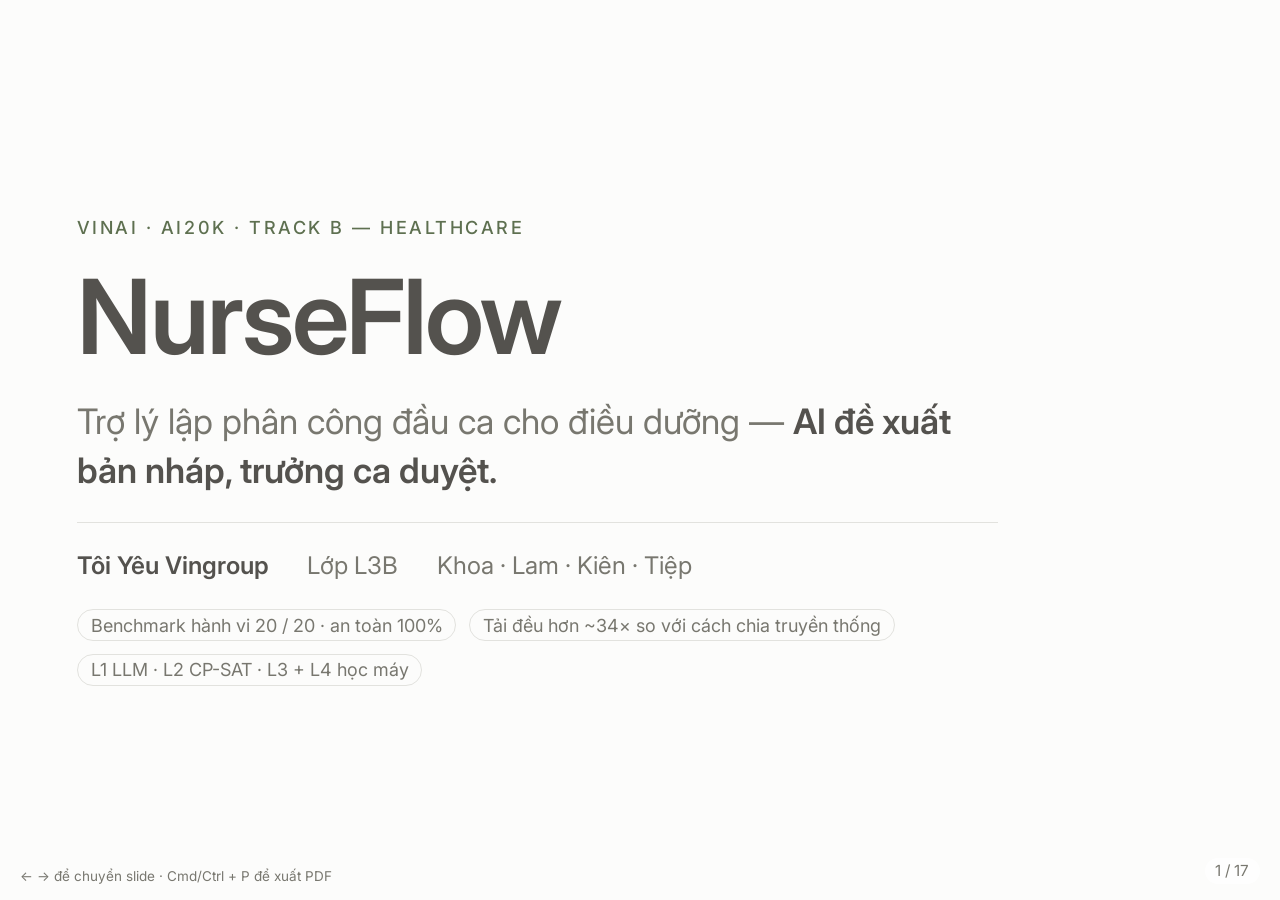
==== commit 81cd77fb: "docs(pitch): thêm chi tiết giải pháp — engine CP-SAT & gom việc (clustering) Thêm 2 slide (15 → 17):" ====
--- a/docs/pitch/index.html
+++ b/docs/pitch/index.html
@@ -43,6 +43,14 @@
   .flow .step .tag{margin-bottom:.4em;} .flow .step p{font-size:2vh; color:var(--muted); line-height:1.32;}
   .flow .arw{align-self:center; color:var(--accent); font-size:3.2vh; flex:none;}
 
+  .clist{margin:1vh 0 0; padding-left:1.1em;} .clist li{font-size:2.2vh; line-height:1.42; margin-bottom:.8vh; color:var(--fg);}
+  .ba{display:flex; flex-direction:column; gap:1.6vh; margin-top:1vh;}
+  .ba .row{display:flex; align-items:center; gap:.7vw; flex-wrap:wrap;}
+  .ba .lab{width:9vw; flex:none; font-size:2vh;}
+  .chip{border:1px solid var(--border); border-radius:8px; padding:.8vh .9vw; font-size:2vh; white-space:nowrap; background:var(--card);}
+  .chip.r1{border-left:4px solid var(--accent);} .chip.r2{border-left:4px solid var(--muted);}
+  .ba .arw{color:var(--accent); font-size:2.3vh;} .ba .note{margin-left:.6vw; font-size:1.9vh;}
+
   /* figure slides */
   .fig{flex-direction:row; align-items:center; gap:2.6vw;}
   .fig .figwrap{flex:1.4; display:flex; align-items:center; justify-content:center; min-width:0;}
@@ -142,7 +150,63 @@
   <div class="foot"><span><span class="b ink">L4 · phân bậc bệnh nhân + baseline</span> chạy trên đúng ca đó, qua cùng validator, để làm mốc đối chứng.</span><span>con người trong vòng lặp</span></div>
 </section>
 
-<!-- 5 · AI/ML brain -->
+<!-- 5 · L2 engine formulation -->
+<section class="slide">
+  <p class="eyebrow">Giải pháp · Engine xếp lịch (L2)</p>
+  <h2>Xếp lịch là bài toán tối ưu — giải bằng CP-SAT</h2>
+  <div class="cards c2" style="margin-top:1vh;">
+    <div class="card">
+      <div class="tag">Ràng buộc cứng — không được phạm</div>
+      <ul class="clist">
+        <li>Đúng kỹ năng, cấp độ và khu vực</li>
+        <li>Trong cửa giờ việc &amp; khả dụng của điều dưỡng</li>
+        <li>Không chồng lịch (việc + di chuyển + nghỉ)</li>
+        <li>Không vượt capacity từng người</li>
+        <li>Đủ coverage tối thiểu theo khu · giờ</li>
+        <li>Mỗi người đúng một giờ nghỉ được bảo vệ</li>
+      </ul>
+    </div>
+    <div class="card">
+      <div class="tag">Mục tiêu mềm — theo thứ tự ưu tiên</div>
+      <ul class="clist">
+        <li><span class="b">1 ·</span> Hạ đỉnh tải — người bận nhất nhẹ nhất có thể</li>
+        <li><span class="b">2 ·</span> Cân bằng tải đều giữa mọi người</li>
+        <li><span class="b">3 ·</span> Gom việc tương thích + giảm phút di chuyển</li>
+      </ul>
+      <p style="font-size:2vh; color:var(--muted); margin-top:1.2vh;">Ưu tiên bậc thang: an toàn trước, rồi mới tới cân bằng và gọn lịch.</p>
+    </div>
+  </div>
+  <div class="foot"><span>Google OR-Tools (CP-SAT) · giới hạn 10 giây · seed cố định → kết quả tất định.</span><span>Validator độc lập duyệt lại mọi bản nháp.</span></div>
+</section>
+
+<!-- 6 · Work clustering -->
+<section class="slide">
+  <p class="eyebrow">Giải pháp · Gom việc</p>
+  <h2>Gom việc tương thích để bớt chạy qua lại</h2>
+  <p class="lead" style="font-size:2.9vh; margin:-.2em 0 1.5vh; max-width:84vw;">Mỗi việc có một “nhóm tương thích” = <span class="b">(phòng · loại việc · thiết bị)</span>. Engine phạt mỗi lần đổi nhóm và mỗi phút chuyển phòng, nên việc cùng chỗ và cùng loại được xếp liền nhau.</p>
+  <div class="ba">
+    <div class="row">
+      <span class="lab muted">Ngây thơ</span>
+      <span class="chip r1">P1 · tiêm</span><span class="arw">→</span>
+      <span class="chip r2">P2 · thay băng</span><span class="arw">→</span>
+      <span class="chip r1">P1 · đo dấu hiệu</span><span class="arw">→</span>
+      <span class="chip r2">P2 · tiêm</span>
+      <span class="note muted">3 lần đổi phòng</span>
+    </div>
+    <div class="row">
+      <span class="lab ink b">Gom việc</span>
+      <span class="chip r1">P1 · tiêm</span><span class="arw">→</span>
+      <span class="chip r1">P1 · đo dấu hiệu</span><span class="arw">→</span>
+      <span class="chip r2">P2 · thay băng</span><span class="arw">→</span>
+      <span class="chip r2">P2 · tiêm</span>
+      <span class="note ink b">1 lần đổi phòng</span>
+    </div>
+  </div>
+  <p class="takeaway" style="margin-top:3vh;">Vẫn thỏa mọi ràng buộc an toàn, nhưng <b>ít đi lại, ít chuyển ngữ cảnh</b> và tải đều hơn — đây chính là nguồn gốc của CV 0.009 và overhead thấp.</p>
+  <div class="foot"><span>Khu vực: <span class="ink">▎</span> Phòng 1 &nbsp; <span class="muted">▎</span> Phòng 2</span><span>cùng cơ chế cho thiết bị và loại chăm sóc</span></div>
+</section>
+
+<!-- 7 · AI/ML brain -->
 <section class="slide">
   <p class="eyebrow">Trí tuệ của hệ thống</p>
   <h2>Một bộ não gồm ba lớp, mỗi lớp một kiểu AI</h2>
@@ -299,7 +363,7 @@
   <p class="eyebrow" style="margin:2.2vh 0 0; color:var(--muted);">→ Chuyển sang trình duyệt: design/wireframes/login.html</p>
 </section>
 
-<div class="counter">1 / 15</div>
+<div class="counter">1 / 17</div>
 <div class="hint">← → để chuyển slide · Cmd/Ctrl + P để xuất PDF</div>
 
 <script>
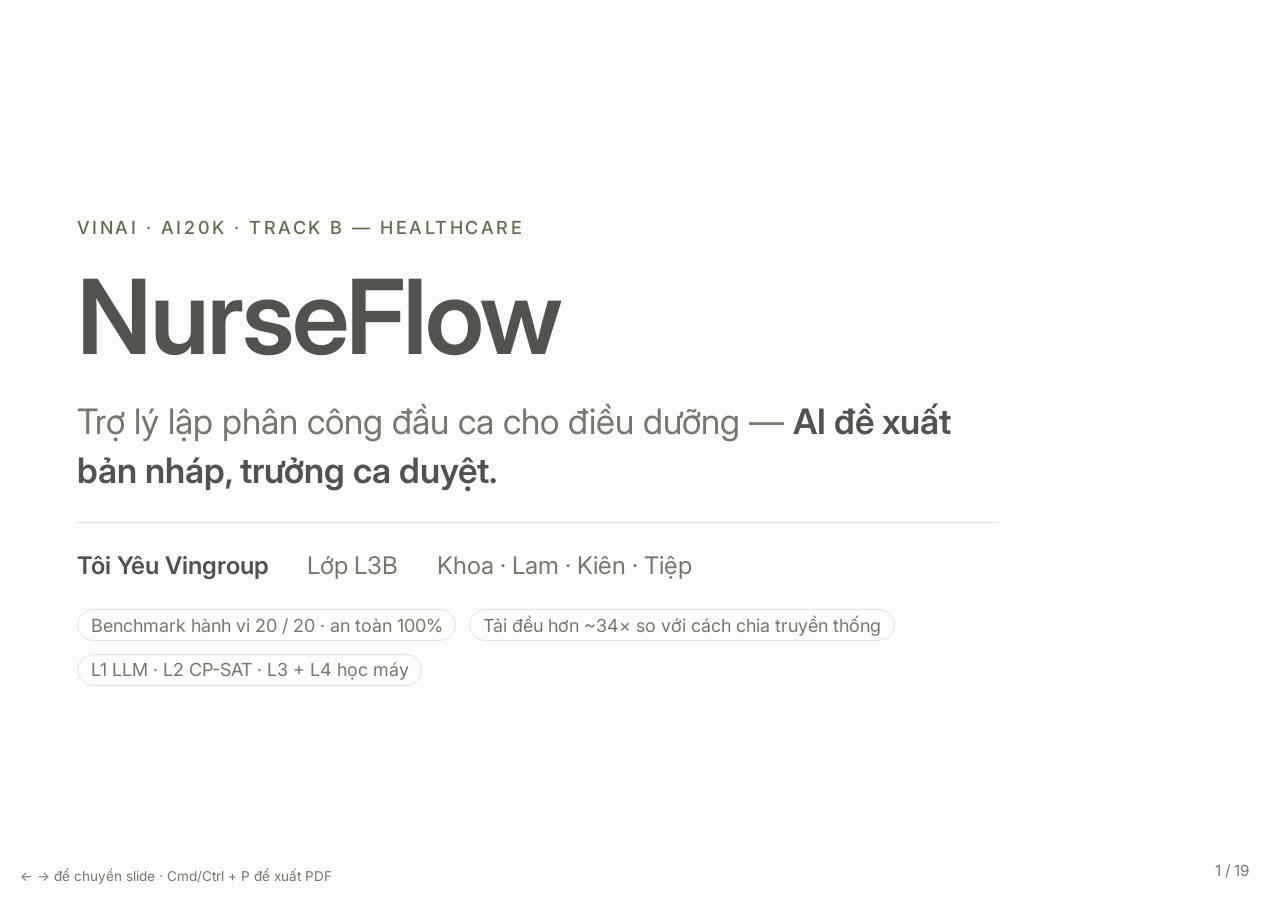
==== commit 6fb65e34: "docs(pitch): thêm slide nguồn dữ liệu (proof) + kết quả EDA bằng số Thêm 2 slide (17 → 19): (8) bảng" ====
--- a/docs/pitch/index.html
+++ b/docs/pitch/index.html
@@ -218,6 +218,21 @@
   <div class="foot"><span>Không có dữ liệu gán nhãn workload cho bệnh nhân → chọn phương pháp trung thực (clustering + bảng tra), thay vì dựng một mô hình supervised không có nhãn.</span></div>
 </section>
 
+<!-- Data provenance -->
+<section class="slide">
+  <p class="eyebrow">Dữ liệu · Nguồn &amp; kiểm chứng</p>
+  <h2>Mọi con số đều truy được về nguồn</h2>
+  <table style="margin-top:1.5vh; font-size:2.15vh;">
+    <tr><th>Nguồn</th><th>Vai trò</th><th>Giấy phép · kiểm chứng</th></tr>
+    <tr><td><span class="k">Zenodo 20754938</span> — time-motion phòng mổ</td><td>Huấn luyện &amp; EDA L3</td><td>CC-BY-4.0 · MD5 78e04e… khớp, pipeline tái lập được</td></tr>
+    <tr><td><span class="k">Simmons 2025</span>, Table 3 (jgs.19507)</td><td>Bảng tra thời lượng nội trú</td><td>9 dòng đối chiếu nguyên văn bài báo</td></tr>
+    <tr><td><span class="k">McGill workload tool</span> (Borealis)</td><td>Phân bậc bệnh nhân L4</td><td>CC0 · MD5 52af91… · 113 item</td></tr>
+    <tr><td><span class="k">MatchRN v1.0.0</span> (Zenodo 15248072)</td><td>Bằng chứng áp lực ca</td><td>MD5 của CSV / codebook / readme đều khớp</td></tr>
+    <tr><td><span class="k">MIMIC-IV / eICU demo</span> (PhysioNet)</td><td>Bối cảnh lâm sàng</td><td>ODbL — chỉ giữ số thống kê, không chép dữ liệu thô</td></tr>
+  </table>
+  <div class="foot"><span>Giới hạn (<span class="b">not_verified</span>) của từng nguồn cũng ghi lại trong <span class="b">data/reference/preliminary_sources.json</span>.</span><span>không bịa số · không trộn nguồn</span></div>
+</section>
+
 <!-- 6 · Methodology -->
 <section class="slide">
   <p class="eyebrow">Cách huấn luyện &amp; kiểm thử</p>
@@ -260,6 +275,34 @@
   </div>
 </section>
 
+<!-- EDA results (numbers) -->
+<section class="slide">
+  <p class="eyebrow">Dữ liệu · Kết quả EDA</p>
+  <h2>Làm sạch minh bạch, giữ nguyên độ biến thiên</h2>
+  <div style="display:flex; gap:3vw; margin-top:1.5vh; align-items:flex-start;">
+    <div style="flex:1;">
+      <div class="cards" style="grid-template-columns:1fr; gap:1.5vh;">
+        <div class="card"><h3 style="font-size:3.4vh; color:var(--ink);">11.074 → 2.380</h3><p>segment thô → episode làm việc (bỏ 1 dòng trùng, gộp hoạt động liên tục)</p></div>
+        <div class="card"><h3 style="font-size:3.4vh; color:var(--ink);">37 · 168</h3><p>nhân viên · ca-người (staff-shift) — 46 nhãn việc, 13 nhóm</p></div>
+        <div class="card"><h3 style="font-size:3.4vh; color:var(--ink);">09–10h</h3><p>khung cao điểm — 331 lượt bắt đầu việc trong tuần</p></div>
+      </div>
+    </div>
+    <div style="flex:1; display:flex; flex-direction:column;">
+      <h3 style="margin-bottom:1vh;">Trung vị thời lượng theo nhóm việc</h3>
+      <table style="font-size:2.1vh;">
+        <tr><th>Nhóm việc</th><th>Số lượt</th><th>Trung vị</th></tr>
+        <tr><td>procedure_care</td><td>430</td><td>78,5′</td></tr>
+        <tr><td>break (giờ nghỉ)</td><td>188</td><td>59′</td></tr>
+        <tr><td>prep_setup</td><td>480</td><td>20′</td></tr>
+        <tr><td>cleanup</td><td>354</td><td>19,5′</td></tr>
+        <tr><td>documentation</td><td>95</td><td>15′</td></tr>
+        <tr><td>handover (bàn giao)</td><td>211</td><td>9′</td></tr>
+      </table>
+    </div>
+  </div>
+  <div class="foot"><span>840 segment thiếu giờ kết thúc ca → giữ dạng unknown, không điền bừa.</span><span>Tái lập được: checksum + seed cố định.</span></div>
+</section>
+
 <!-- 9 · L3 distribution + model comparison -->
 <section class="slide">
   <p class="eyebrow">L3 · Huấn luyện</p>
@@ -363,7 +406,7 @@
   <p class="eyebrow" style="margin:2.2vh 0 0; color:var(--muted);">→ Chuyển sang trình duyệt: design/wireframes/login.html</p>
 </section>
 
-<div class="counter">1 / 17</div>
+<div class="counter">1 / 19</div>
 <div class="hint">← → để chuyển slide · Cmd/Ctrl + P để xuất PDF</div>
 
 <script>
